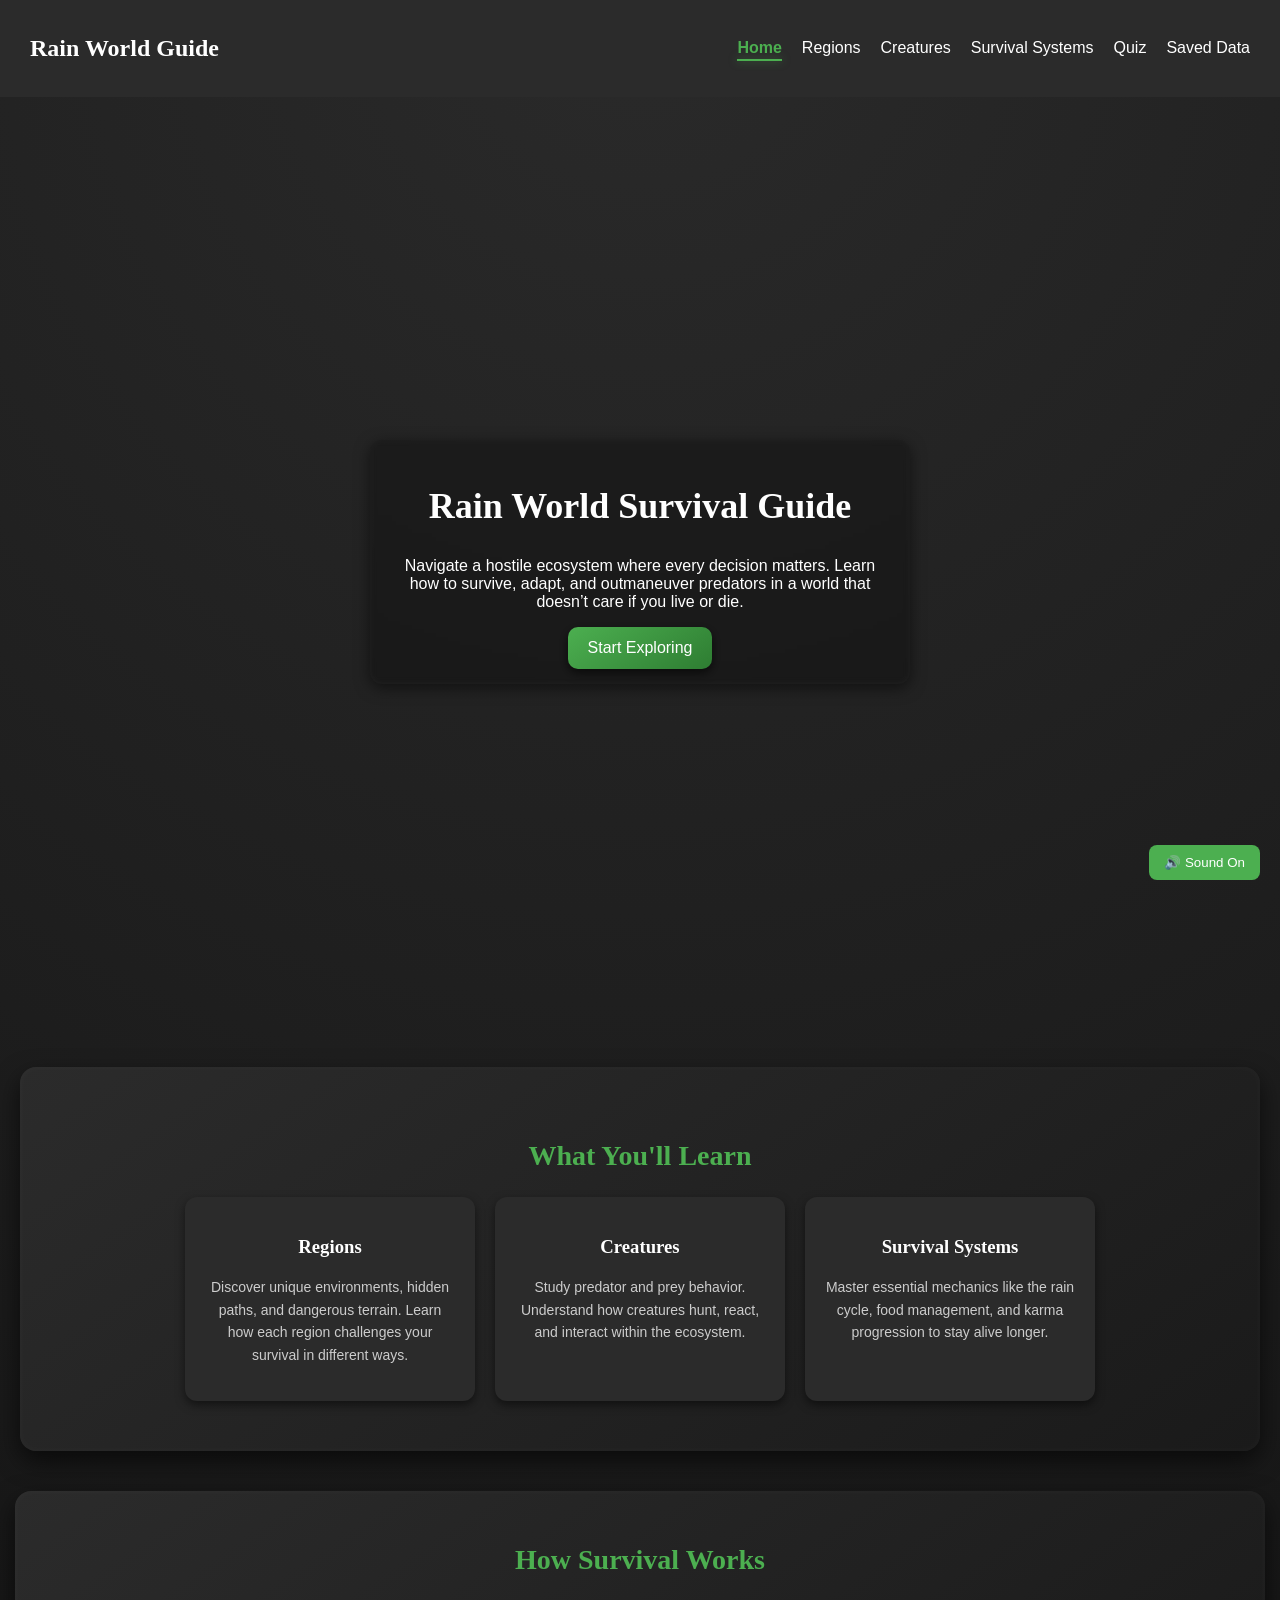
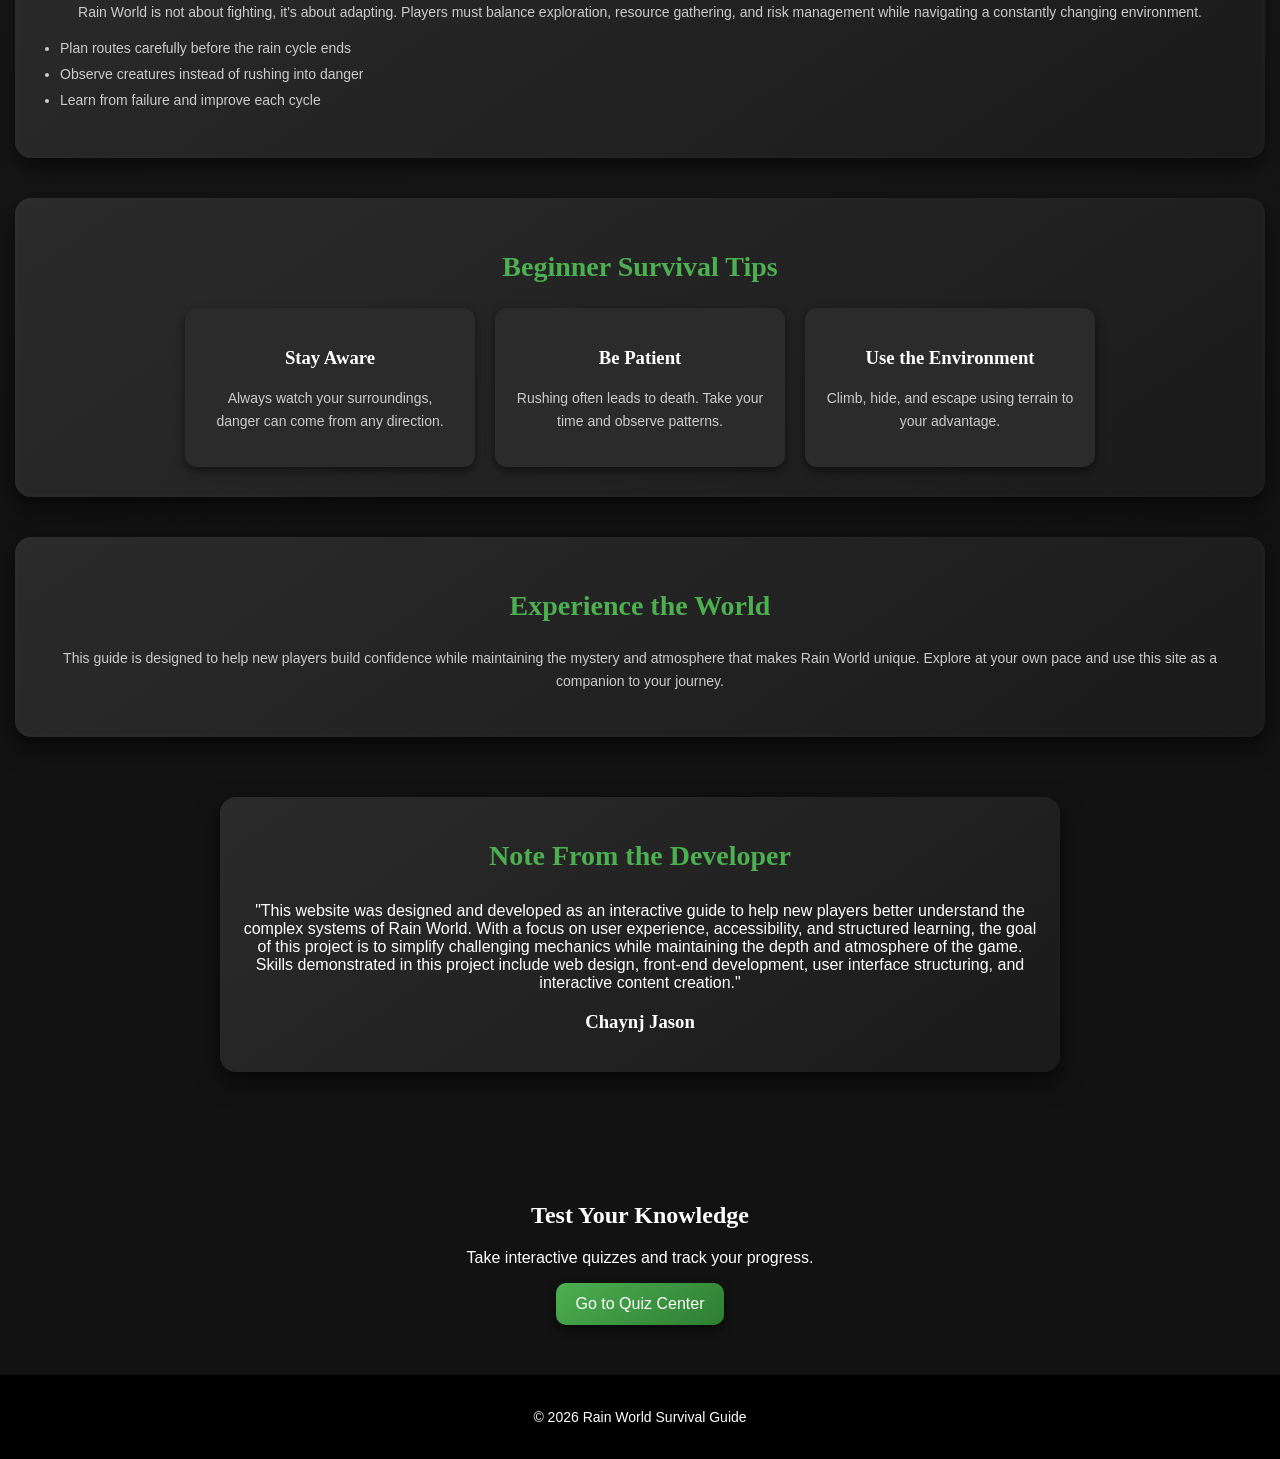
==== groupproject/index.html @ 706d2a60 "Add files via upload" ====
<!DOCTYPE html>
<html lang="en">

<head>
    <meta charset="UTF-8">
    <meta name="viewport" content="width=device-width, initial-scale=1.0">
    <title>Rain World Survival Guide</title>
    <link rel="stylesheet" href="assets/css/styles.css">
</head>

<body>

<!-- =========================
     Navigation / Header
========================= -->
<header>
    <nav class="navbar">
        <h1 class="logo">Rain World Guide</h1>

        <!-- Navigation Links -->
        <ul class="nav-links">
            <li><a href="index.html">Home</a></li>
            <li><a href="regions.html">Regions</a></li>
            <li><a href="creatures.html">Creatures</a></li>
            <li><a href="survival.html">Survival Systems</a></li>
            <li><a href="quiz.html">Quiz</a></li>
            <li><a href="dashboard.html">Saved Data</a></li>
        </ul>
    </nav>
</header>

<!-- =========================
     Background Audio
========================= -->
<audio id="bg-audio" loop preload="auto">
    <source src="assets/audios/rain.MP3" type="audio/mpeg">
</audio>

<!-- Audio Toggle Button -->
<button id="audio-toggle" class="audio-btn">🔊 Sound On</button>

<!-- =========================
     Hero Section (Video Background)
========================= -->
<section class="hero">
    <video autoplay muted loop playsinline class="hero-video">
        <source src="assets/videos/gameplay.mp4" type="video/mp4">
    </video>

    <!-- Overlay for readability -->
    <div class="hero-overlay"></div>

    <!-- Hero Content -->
    <div class="hero-content">
        <h2>Rain World Survival Guide</h2>
        <p>
            Navigate a hostile ecosystem where every decision matters. Learn how to survive,
            adapt, and outmaneuver predators in a world that doesn’t care if you live or die.
        </p>
        <a href="regions.html" class="btn">Start Exploring</a>
    </div>
</section>

<!-- =========================
     Features Section
========================= -->
<section class="features">
    <h2>What You'll Learn</h2>

    <div class="card-container">

        <!-- Feature Card: Regions -->
        <div class="card">
            <h3>Regions</h3>
            <p>
                Discover unique environments, hidden paths, and dangerous terrain.
                Learn how each region challenges your survival in different ways.
            </p>
        </div>

        <!-- Feature Card: Creatures -->
        <div class="card">
            <h3>Creatures</h3>
            <p>
                Study predator and prey behavior. Understand how creatures hunt,
                react, and interact within the ecosystem.
            </p>
        </div>

        <!-- Feature Card: Survival Systems -->
        <div class="card">
            <h3>Survival Systems</h3>
            <p>
                Master essential mechanics like the rain cycle, food management,
                and karma progression to stay alive longer.
            </p>
        </div>

    </div>
</section>

<!-- =========================
     How It Works Section
========================= -->
<section class="info-section">
    <h2>How Survival Works</h2>

    <p>
        Rain World is not about fighting, it's about adapting. Players must balance
        exploration, resource gathering, and risk management while navigating a
        constantly changing environment.
    </p>

    <!-- Key Survival Principles -->
    <ul>
        <li>Plan routes carefully before the rain cycle ends</li>
        <li>Observe creatures instead of rushing into danger</li>
        <li>Learn from failure and improve each cycle</li>
    </ul>
</section>

<!-- =========================
     Tips Section
========================= -->
<section class="info-section">
    <h2>Beginner Survival Tips</h2>

    <div class="card-container">

        <!-- Tip Card 1 -->
        <div class="card">
            <h3>Stay Aware</h3>
            <p>Always watch your surroundings, danger can come from any direction.</p>
        </div>

        <!-- Tip Card 2 -->
        <div class="card">
            <h3>Be Patient</h3>
            <p>Rushing often leads to death. Take your time and observe patterns.</p>
        </div>

        <!-- Tip Card 3 -->
        <div class="card">
            <h3>Use the Environment</h3>
            <p>Climb, hide, and escape using terrain to your advantage.</p>
        </div>

    </div>
</section>

<!-- =========================
     Immersion Section
========================= -->
<section class="info-section">
    <h2>Experience the World</h2>

    <p>
        This guide is designed to help new players build confidence while maintaining
        the mystery and atmosphere that makes Rain World unique. Explore at your own
        pace and use this site as a companion to your journey.
    </p>
</section>

<!-- =========================
     Developer Bio Section
========================= -->
<section class="developer">
    <h2>Note From the Developer</h2>

    <p>
        "This website was designed and developed as an interactive guide to help
        new players better understand the complex systems of Rain World.
        
        With a focus on user experience, accessibility, and structured learning,
        the goal of this project is to simplify challenging mechanics while
        maintaining the depth and atmosphere of the game.
        
        Skills demonstrated in this project include web design, front-end development,
        user interface structuring, and interactive content creation."
    </p>

    <h3>Chaynj Jason</h3>
</section>

<!-- =========================
     Call To Action Section
========================= -->
<section class="cta">
    <h2>Test Your Knowledge</h2>
    <p>Take interactive quizzes and track your progress.</p>
    <a href="quiz.html" class="btn">Go to Quiz Center</a>
</section>

<!-- =========================
     Footer
========================= -->
<footer>
    <p>© 2026 Rain World Survival Guide</p>
</footer>

<!-- =========================
     JavaScript
========================= -->
<script src="assets/js/main.js"></script>

</body>
</html>
---- groupproject/assets/css/styles.css ----
/* =========================
   Global Styles
========================= */
body {
    margin: 0;
    font-family: Arial, sans-serif;
    color: #FFFFFF;

    background: radial-gradient(circle at top, #2a2a2a, #121212 70%);
}

.page-header {
    text-align: center;
    padding: 40px 20px;
}

h1, h2, h3 {
    font-family: Georgia, serif;
}

a {
    text-decoration: none;
    color: #FFFFFF;
}

/* =========================
   Global Section Margins
========================= */
section {
    padding: 60px 20px;  /* adds spacing above/below all sections */
    margin: 0 auto;
}

/* =========================
   Developer Bio Card
========================= */
.developer {
    max-width: 800px;
    margin: 60px auto;  /* center section with top/bottom spacing */
    padding: 20px;
    background: linear-gradient(145deg, #2b2b2b, #1a1a1a);
    border-radius: 16px;
    box-shadow: 0 10px 25px rgba(0,0,0,0.6);
    text-align: center;
}

.developer h2 {
    margin-bottom: 30px;
    font-size: 28px;
    color: #4CAF50;
}

.developer .card {
    background-color: #2b2b2b;
    padding: 25px 30px;
    border-radius: 16px;
    box-shadow: 
        0 10px 25px rgba(0,0,0,0.6),
        inset 0 0 10px rgba(255,255,255,0.03);
}

.developer .card h3 {
    font-size: 24px;
    margin-bottom: 15px;
    color: #FFFFFF;
}

.developer .card p {
    font-size: 16px;
    color: #ccc;
    line-height: 1.6;
    margin-bottom: 15px;
}

/* =========================
   Adjustments for Small Screens
========================= */
@media (max-width: 768px) {
    .developer, 
    .developer .card {
        padding: 20px;
        margin: 40px 20px;
    }

    .developer h2 {
        font-size: 24px;
    }

    .developer .card h3 {
        font-size: 20px;
    }

    .developer .card p {
        font-size: 15px;
    }
}

/* =========================
   Info Sections - Feature Style
========================= */
.info-section {
    max-width: 1200px;
    margin: 40px auto;
    padding: 30px 25px;
    background: linear-gradient(145deg, #2b2b2b, #1a1a1a);
    border-radius: 16px;
    box-shadow: 
        0 10px 25px rgba(0,0,0,0.6),
        inset 0 0 10px rgba(255,255,255,0.03);
    transition: all 0.3s ease;
}

.info-section:hover {
    transform: translateY(-8px) scale(1.02);
    box-shadow: 
        0 15px 35px rgba(0,0,0,0.8),
        0 0 15px rgba(76,175,80,0.2);
}

.info-section h2 {
    font-size: 28px;
    margin-bottom: 25px;
    color: #4CAF50;
    text-align: center;
}

.info-section p {
    font-size: 14px;
    line-height: 1.6;
    color: #ccc;
    margin-bottom: 15px;
    text-align: center;
}

.info-section ul {
    padding-left: 20px;
    margin-bottom: 20px;
}

.info-section li {
    margin-bottom: 10px;
    color: #ccc;
    font-size: 14px;
}

/* Card container inside info sections */
.info-section .card-container {
    display: flex;
    justify-content: center;
    gap: 20px;
    flex-wrap: wrap;
    margin-top: 20px;
}

.info-section .card {
    background-color: #2b2b2b;
    padding: 20px;
    border-radius: 12px;
    width: 250px;
    box-shadow: 0 4px 10px rgba(0,0,0,0.5);
    transition: transform 0.2s;
    text-align: center;
}

.info-section .card:hover {
    transform: translateY(-5px);
}

/* =========================
   Features Section - Updated Style
========================= */
.features {
    max-width: 1200px;
    margin: 40px auto;
    padding: 30px 25px;
    background: linear-gradient(145deg, #2b2b2b, #1a1a1a);
    border-radius: 16px;
    box-shadow: 
        0 10px 25px rgba(0,0,0,0.6),
        inset 0 0 10px rgba(255,255,255,0.03);
    transition: all 0.3s ease;
    text-align: center;
}

.features:hover {
    transform: translateY(-8px) scale(1.02);
    box-shadow: 
        0 15px 35px rgba(0,0,0,0.8),
        0 0 15px rgba(76,175,80,0.2);
}

.features h2 {
    font-size: 28px;
    margin-bottom: 25px;
    color: #4CAF50;
    text-align: center;
}

.features p {
    font-size: 14px;
    line-height: 1.6;
    color: #ccc;
    margin-bottom: 15px;
    text-align: center;
}

/* Card container inside features */
.features .card-container {
    display: flex;
    justify-content: center;
    gap: 20px;
    flex-wrap: wrap;
    margin-top: 20px;
}

.features .card {
    background-color: #2b2b2b;
    padding: 20px;
    border-radius: 12px;
    width: 250px;
    box-shadow: 0 4px 10px rgba(0,0,0,0.5);
    transition: transform 0.2s;
    text-align: center;
}

.features .card:hover {
    transform: translateY(-5px);
}

.audio-btn {
    position: fixed;
    bottom: 20px;
    right: 20px;
    background-color: #4CAF50;
    border: none;
    padding: 10px 15px;
    border-radius: 8px;
    cursor: pointer;
    color: white;
    z-index: 1000;
    transition: 0.3s;
}

.audio-btn:hover {
    background-color: #66BB6A;
}

/* =========================
   Navbar
========================= */
.navbar {
    display: flex;
    justify-content: space-between;
    align-items: center;
    background-color: #2b2b2b;
    padding: 15px 30px;
}

.logo {
    font-size: 24px;
}

.nav-links {
    list-style: none;
    display: flex;
    gap: 20px;
}

.nav-links a:hover {
    color: #4CAF50;
}

.nav-links a.active {
    color: #4CAF50;
    font-weight: bold;
    position: relative;
}

/* Optional underline glow effect */
.nav-links a.active::after {
    content: "";
    position: absolute;
    left: 0;
    bottom: -5px;
    width: 100%;
    height: 2px;
    background: #4CAF50;
    box-shadow: 0 0 8px rgba(76, 175, 80, 0.6);
}

/* =========================
   Hero Section (Video)
========================= */
.hero {
    position: relative;
    height: 90vh;
    overflow: hidden;

    display: flex;
    justify-content: center;
    align-items: center;
    text-align: center;
}

.hero-video {
    position: absolute;
    top: 50%;
    left: 50%;
    width: 100%;
    height: 100%;
    object-fit: cover;
    transform: translate(-50%, -50%);
    z-index: -2;
}

.hero-overlay {
    position: absolute;
    width: 100%;
    height: 100%;
    z-index: -1;
}

.hero-content {
    max-width: 500px;
    z-index: 1;

    /* Smaller + more transparent */
    background: rgba(0, 0, 0, 0.25);
    padding: 15px 20px;
    border-radius: 12px;

    /* Softer shadow */
    box-shadow: 
        0 4px 15px rgba(0,0,0,0.5),
        inset 0 0 6px rgba(255,255,255,0.03);

    backdrop-filter: blur(3px);
    -webkit-backdrop-filter: blur(3px);
}

.hero h2 {
    font-size: 36px;
}

/* =========================
   Buttons
========================= */
.btn {
    display: inline-block;
    background: linear-gradient(145deg, #4CAF50, #2e7d32);
    padding: 12px 20px;
    border-radius: 10px;
    border: none;
    color: white;
    cursor: pointer;

    box-shadow: 0 4px 10px rgba(0,0,0,0.6);
    transition: all 0.25s ease;
}

.btn:hover {
    transform: translateY(-2px);
    box-shadow: 0 8px 18px rgba(0,0,0,0.8);
}

/* =========================
   Features Section
========================= */
.features {
    padding: 50px 20px;
    text-align: center;
}

.card-container {
    display: flex;
    justify-content: center;
    gap: 20px;
    flex-wrap: wrap;
}

.card {
    background-color: #2b2b2b;
    padding: 20px;
    border-radius: 12px;
    width: 250px;
    box-shadow: 0 4px 10px rgba(0,0,0,0.5);
    transition: transform 0.2s;
}

.card:hover {
    transform: translateY(-5px);
}

/* =========================
   CTA Section
========================= */
.cta {
    text-align: center;
    padding: 50px 20px;
    background-color: #121212;
}

/* =========================
   Content Sections
========================= */
.region, .creature, .system {
    max-width: 800px;
    margin: 40px auto;
    padding: 20px;
    background-color: #2b2b2b;
    border-radius: 12px;
}

.region-img, .creature-img {
    width: 100%;
    border-radius: 10px;
    margin: 15px 0;
}

/* Danger text */
.danger {
    color: #E53935;
    font-weight: bold;
}

/* =========================
   Quiz Styles
========================= */
.quiz-box {
    max-width: 600px;
    margin: 40px auto;
    padding: 20px;
    background-color: #2b2b2b;
    border-radius: 12px;
    text-align: center;
}

.options {
    display: flex;
    flex-direction: column;
    gap: 10px;
    margin-top: 20px;
}

.option-btn {
    padding: 10px;
    border: none;
    border-radius: 8px;
    cursor: pointer;
    color: black;
    transition: 0.3s;
}

/* =========================
   Dashboard Styles
========================= */
.dashboard {
    display: grid;
    grid-template-columns: repeat(auto-fit, minmax(250px, 1fr));
    gap: 25px;
    padding: 40px;
}

.hover-info {
    margin-top: 10px;
    font-size: 14px;
    color: #ccc;

    max-height: none;   /* allow full height */
    overflow: visible;  /* no clipping */
}

.region-card,
.creature-card,
.dashboard-card {
    background: linear-gradient(145deg, #2b2b2b, #1a1a1a);
    border-radius: 16px;
    padding: 20px;
    position: relative;

    box-shadow: 
        0 10px 25px rgba(0,0,0,0.6),
        inset 0 0 10px rgba(255,255,255,0.03);

    transition: all 0.3s ease;
}

/* Hover = lift effect */
.region-card:hover,
.creature-card:hover,
.dashboard-card:hover {
    transform: translateY(-8px) scale(1.02);
    box-shadow: 
        0 15px 35px rgba(0,0,0,0.8),
        0 0 15px rgba(76,175,80,0.2);
}

.region-card .btn, .creature-card .btn {
    margin-top: auto;
}

.regions-container,
.creatures-container {
    display: grid;
    grid-template-columns: repeat(3, minmax(300px, 1fr));
    gap: 30px;
    padding: 40px;
}

.region-card::before,
.creature-card::before {
    content: "";
    position: absolute;
    inset: 0;
    border-radius: 16px;
    border: 1px solid rgba(76, 175, 80, 0.15);
    pointer-events: none;
}

.region-card img,
.creature-card img {
    width: 100%;
    border-radius: 10px;
    margin-bottom: 15px;
    filter: brightness(0.85);
    transition: 0.3s;
    cursor: pointer;
}

.region-card:hover img,
.creature-card:hover img {
    filter: brightness(1);
    cursor: pointer;
    transform: scale(1.02);
}

.dashboard-card ul {
    padding-left: 15px;
}

.dashboard-card li {
    margin-bottom: 8px;
    color: #ccc;
}

.progress-bar {
    width: 100%;
    height: 10px;
    background: #111;
    border-radius: 10px;
    margin-top: 10px;
    overflow: hidden;
}

#progress-fill {
    height: 100%;
    width: 0%;
    background: linear-gradient(90deg, #4CAF50, #66BB6A);
    transition: width 0.5s ease;
}

.regions-container,
.creatures-container,
.dashboard {
    max-width: 1200px;
    margin: auto;
}

.region-card h3,
.creature-card h3 {
    font-size: 22px;
    margin-bottom: 10px;
}

.region-card p,
.creature-card p {
    color: #ccc;
    font-size: 14px;
}

.region-card h4,
.creature-card h4 {
    margin-top: 15px;
    font-size: 16px;
    color: #4CAF50;
}

.region-card,
.creature-card {
    display: flex;
    flex-direction: column;
    gap: 10px;
}

.dashboard-card h3 {
    margin-bottom: 10px;
    color: #4CAF50;
}

.difficulty {
    margin: 10px 0;
    font-size: 14px;
    color: #aaa;
}

.stars {
    color: #FFD54F;
    letter-spacing: 2px;
}

/* =========================
   Footer
========================= */
footer {
    text-align: center;
    padding: 20px;
    background-color: #000;
    font-size: 14px;
}

/* =========================
   Responsive Design
========================= */
@media (max-width: 768px) {
    .nav-links {
        flex-direction: column;
        gap: 10px;
    }

    .hero h2 {
        font-size: 28px;
    }

    .card-container {
        flex-direction: column;
        align-items: center;
    }
}

/* =========================
   IMAGE LIGHTBOX
========================= */
.lightbox {
    display: none;
    position: fixed;
    z-index: 2000;
    inset: 0;
    background: rgba(0, 0, 0, 0.9);

    justify-content: center;
    align-items: center;
}

.lightbox img {
    max-width: 90%;
    max-height: 90%;
    border-radius: 10px;
    box-shadow: 0 0 25px rgba(0,0,0,0.8);
}

#lightbox-close {
    position: absolute;
    top: 20px;
    right: 30px;
    font-size: 40px;
    color: white;
    cursor: pointer;
}
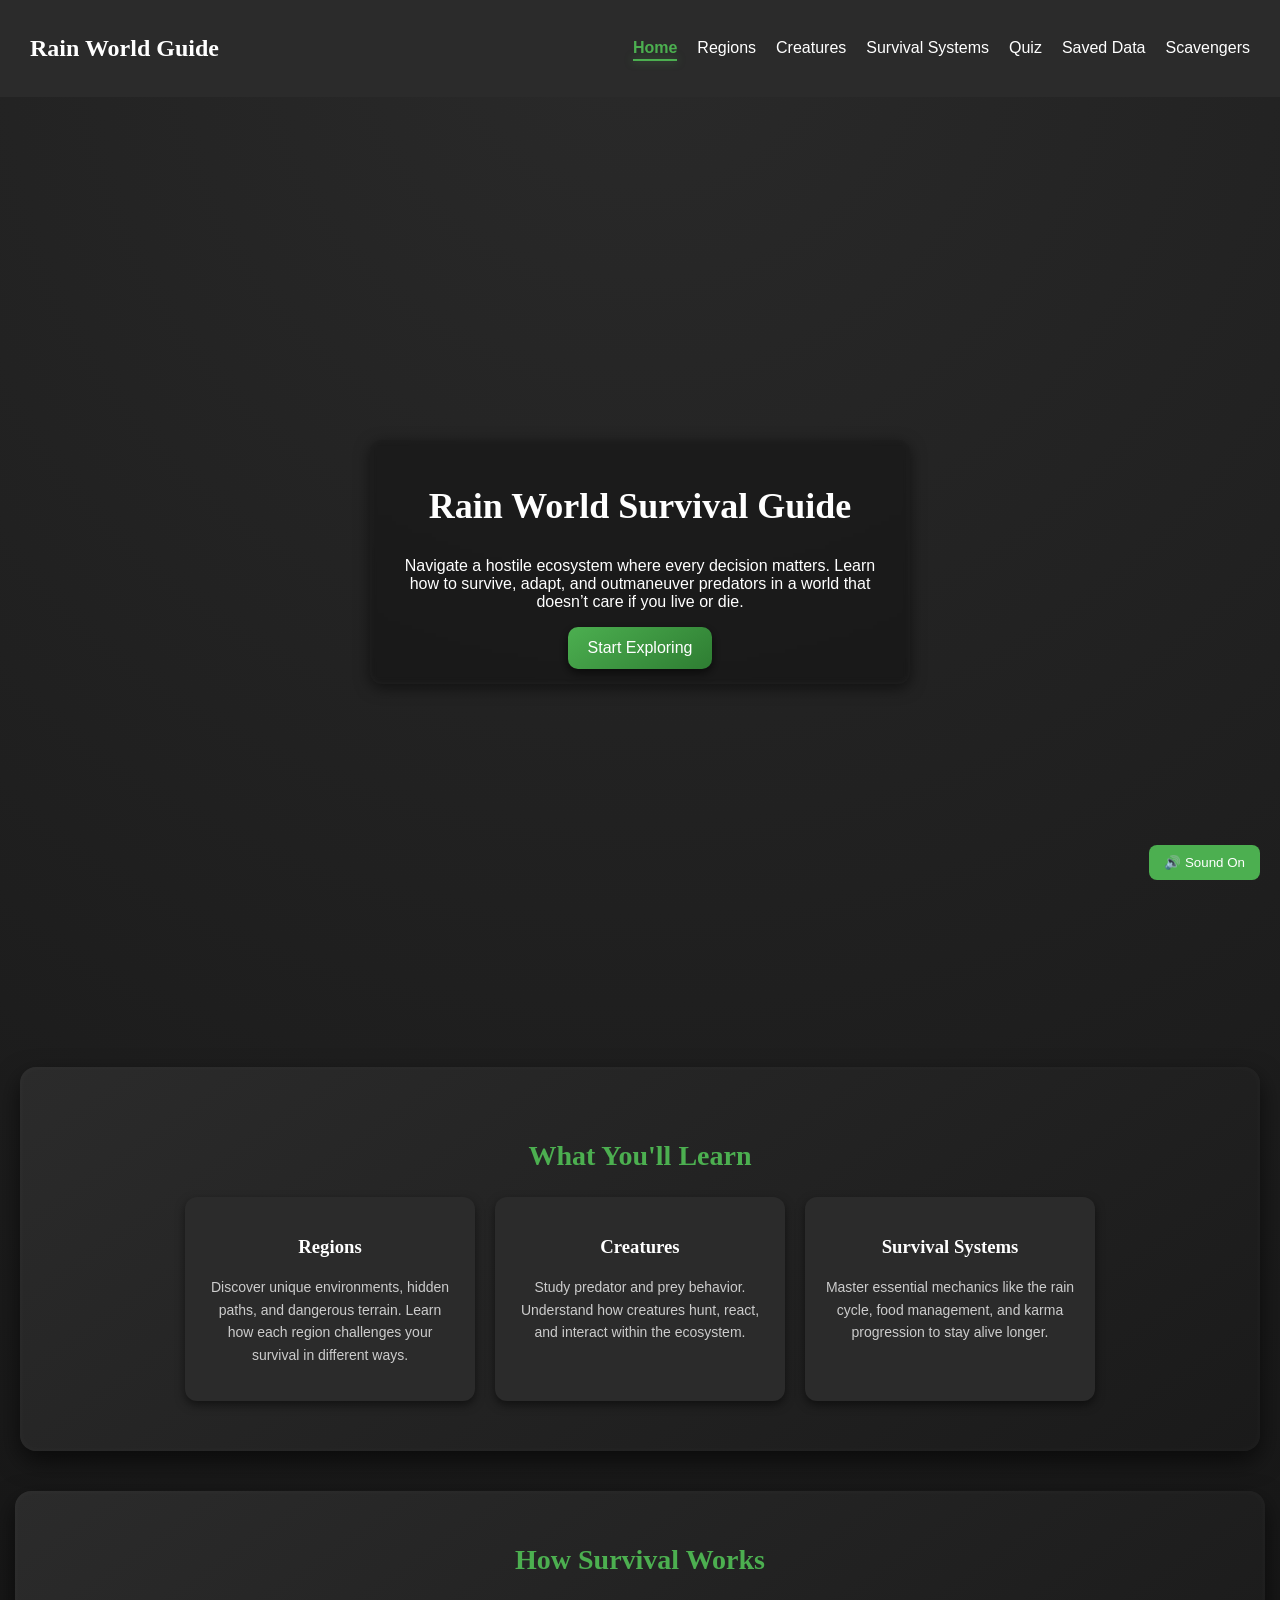
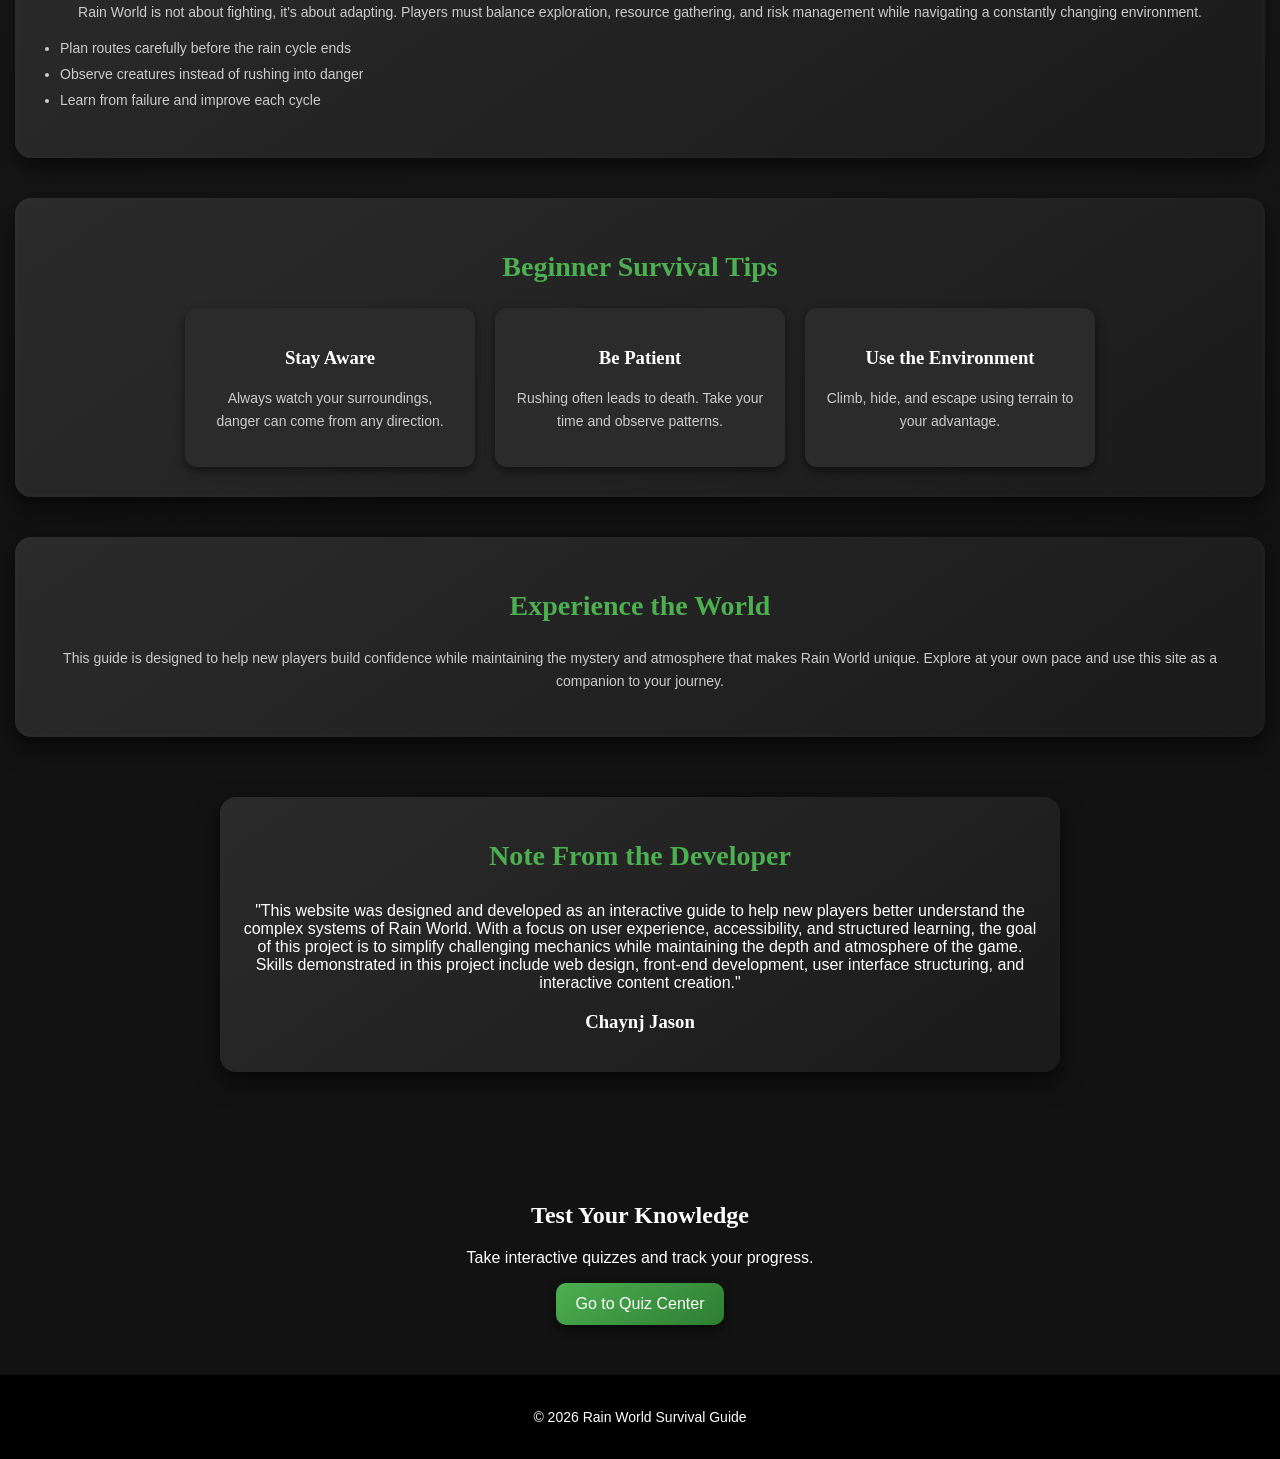
==== commit c3146af2: "scavengers added" ====
--- a/groupproject/index.html
+++ b/groupproject/index.html
@@ -25,6 +25,7 @@
             <li><a href="survival.html">Survival Systems</a></li>
             <li><a href="quiz.html">Quiz</a></li>
             <li><a href="dashboard.html">Saved Data</a></li>
+            <li><a href="scavenger.html">Scavengers</a></li>
         </ul>
     </nav>
 </header>
